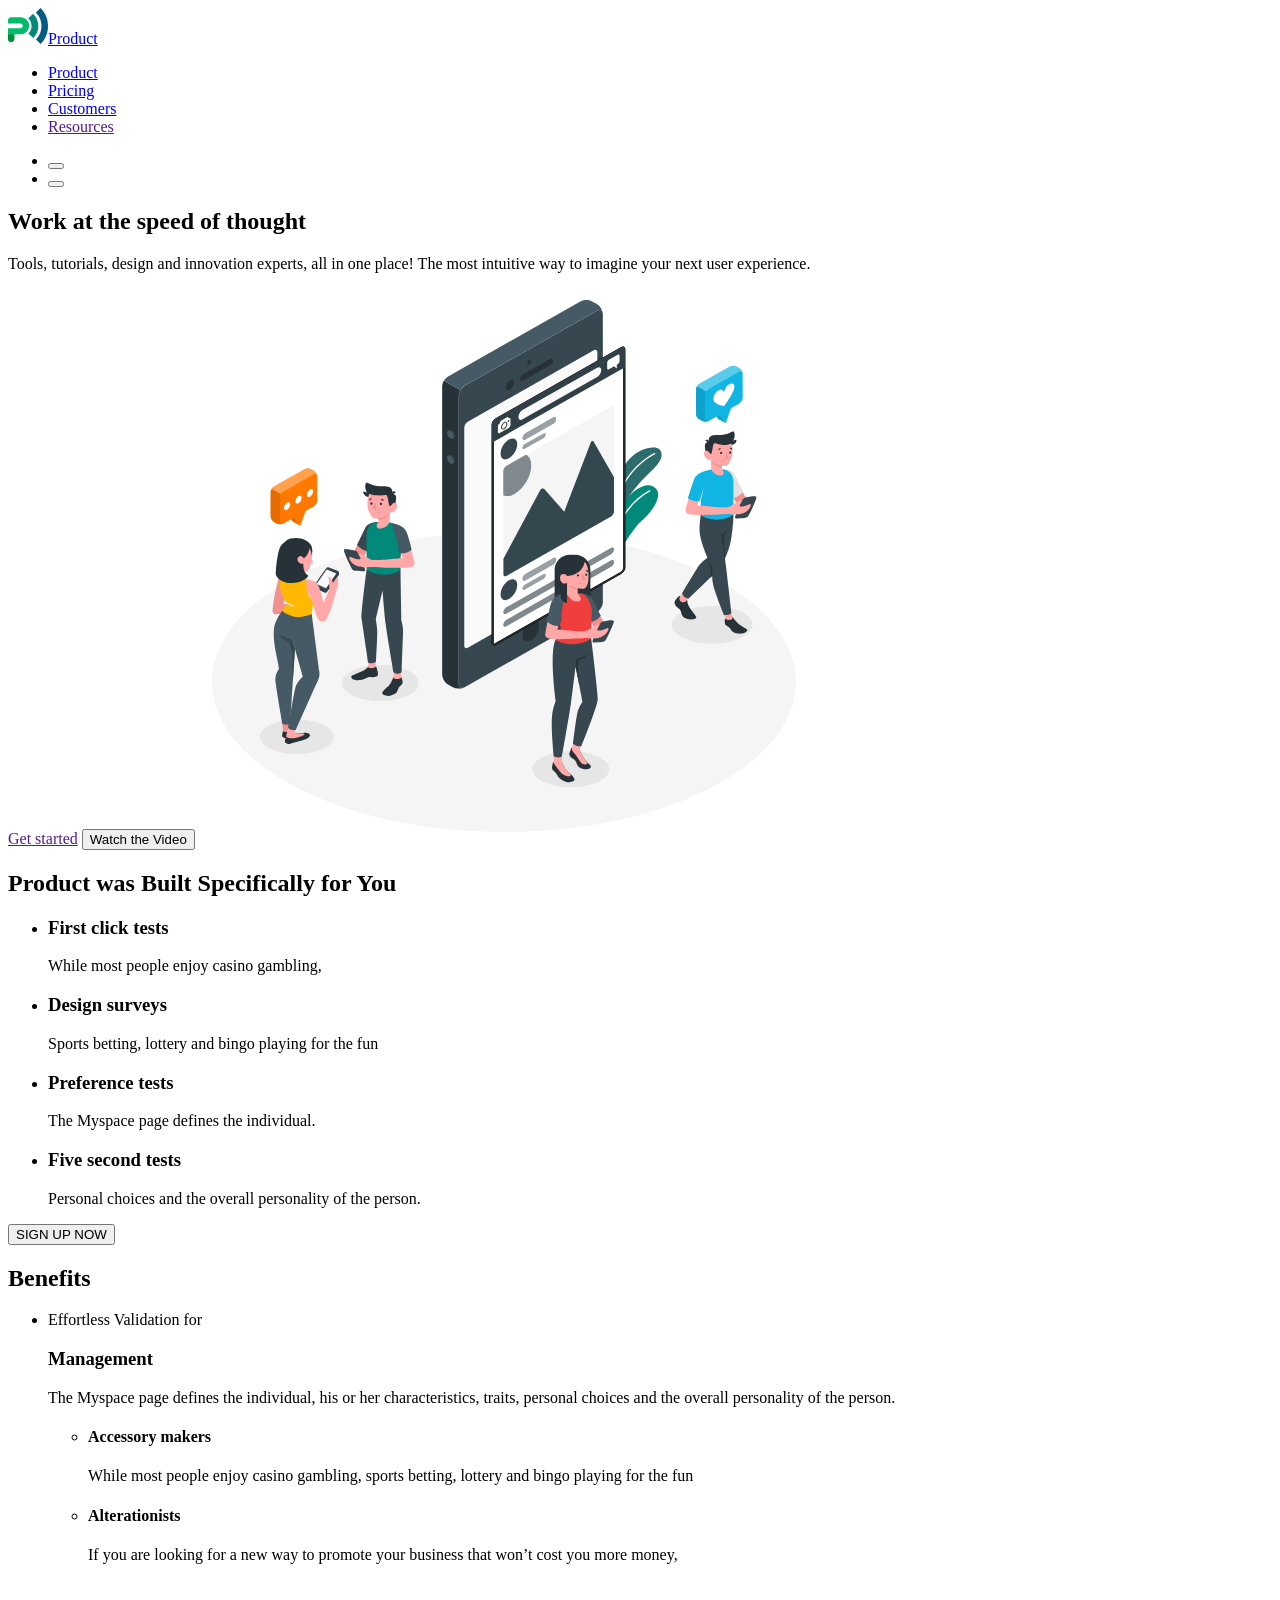
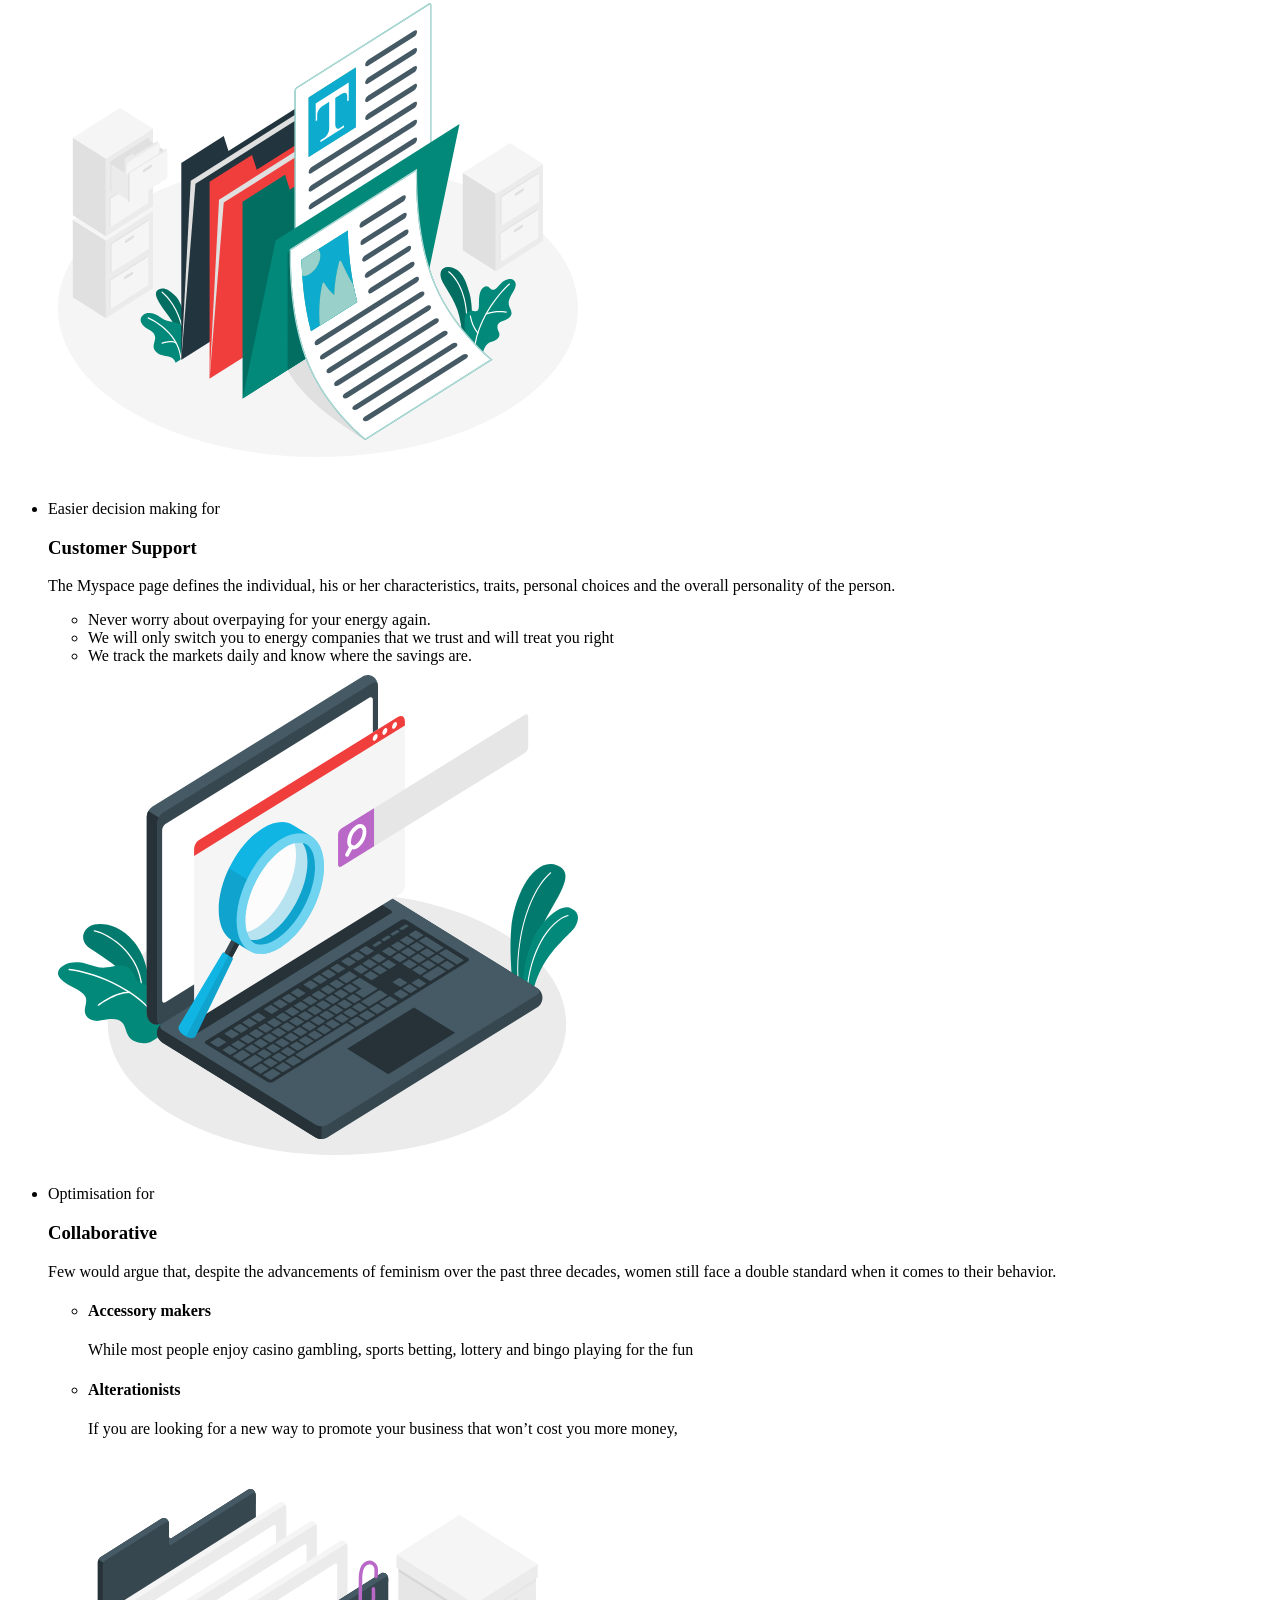
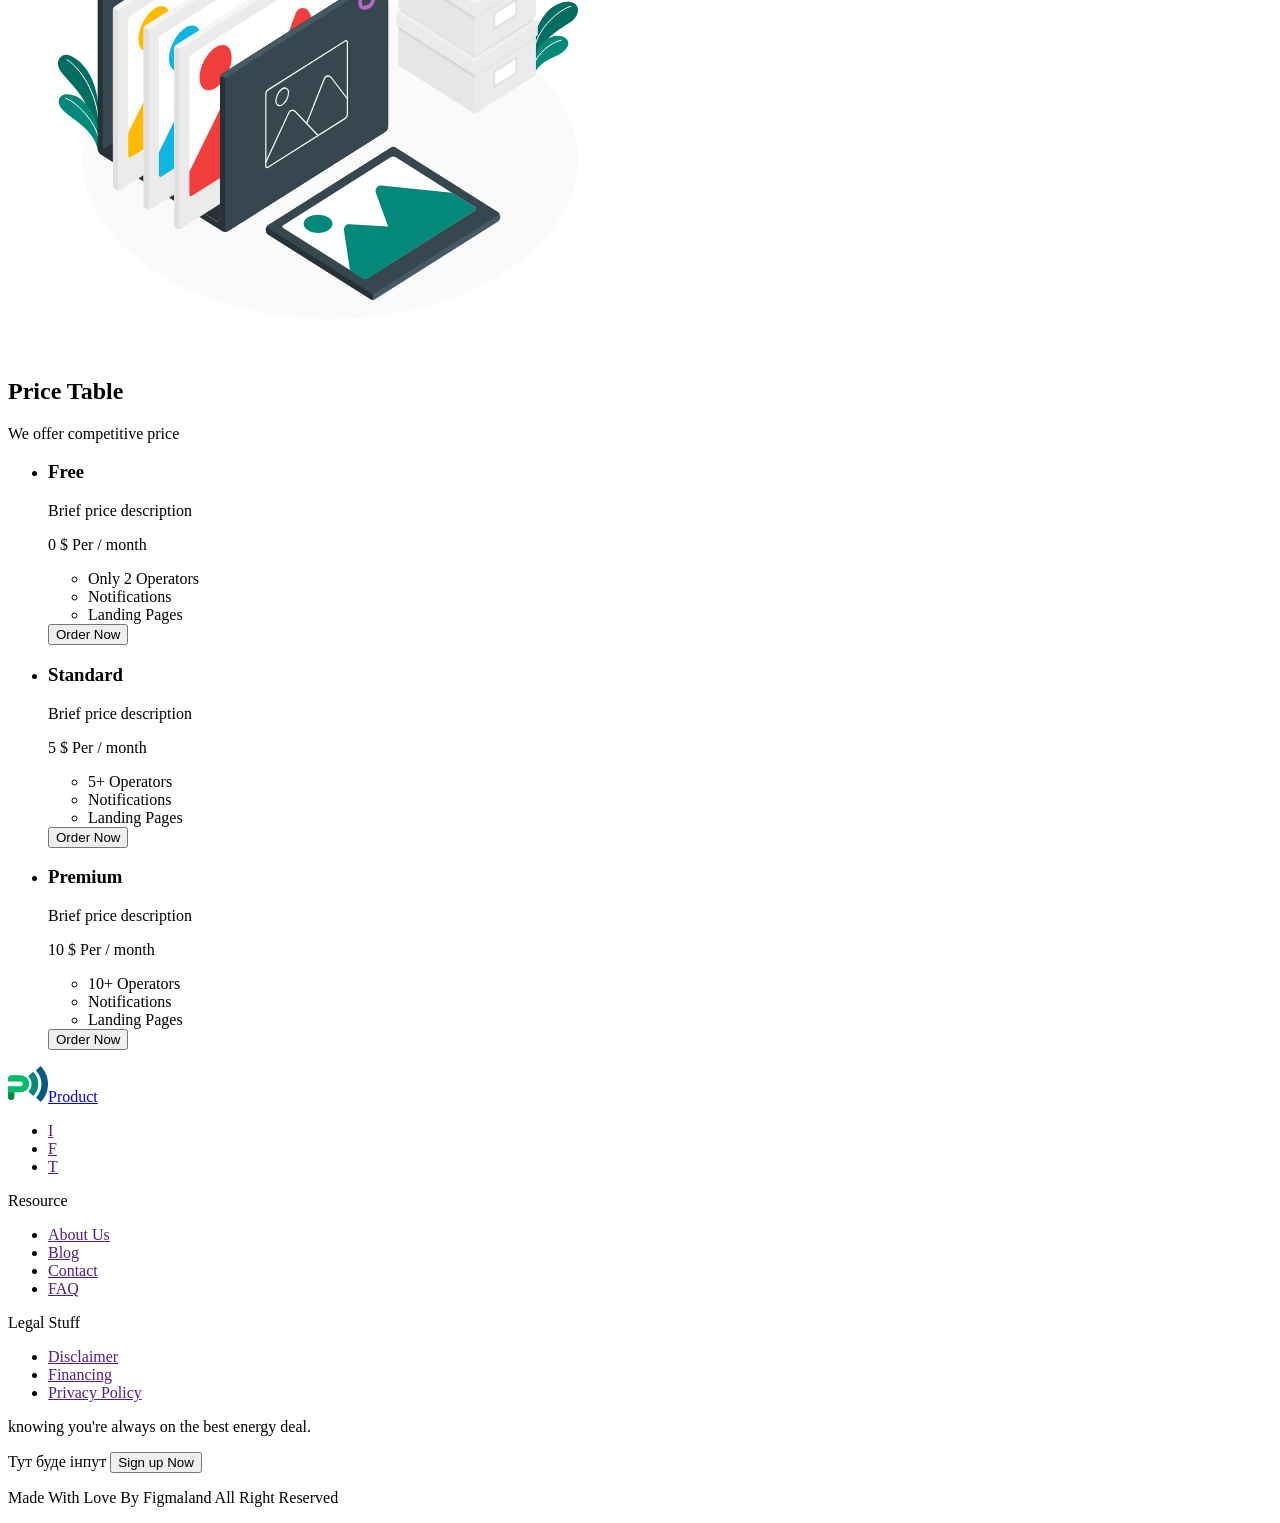
==== index.html @ 8c21dd12 "add markup" ====
<!DOCTYPE html>
<html lang="en">
  <head>
    <meta charset="UTF-8" />
    <meta name="viewport" content="width=device-width, initial-scale=1.0" />
    <title>Business promotion - Product</title>
  </head>
  <body>
    <header>
      <nav>
        <a href="./index.html"
          ><img
            src="./images/logo.svg"
            alt="Logo"
            width="40"
            height="36"
          />Product</a
        >

        <ul>
          <li><a href="./index.html">Product</a></li>
          <li><a href="./pricing.html">Pricing</a></li>
          <li><a href="./customers.html">Customers</a></li>
          <li><a href="">Resources</a></li>
        </ul>
      </nav>

      <ul>
        <li><button type="button"></button></li>
        <li><button type="button"></button></li>
      </ul>
    </header>
    <main>
      <section>
        <h1>Work at the speed of thought</h1>
        <p>
          Tools, tutorials, design and innovation experts, all in one place! The
          most intuitive way to imagine your next user experience.
        </p>

        <a href="">Get started</a>
        <button type="button">Watch the Video</button>

        <img src="./images/hero.svg" alt="Hero" width="610" height="555" />
      </section>

      <section>
        <h2>Product was Built Specifically for You</h2>
        <ul>
          <li>
            <h3>First click tests</h3>
            <p>While most people enjoy casino gambling,</p>
          </li>
          <li>
            <h3>Design surveys</h3>
            <p>Sports betting, lottery and bingo playing for the fun</p>
          </li>
          <li>
            <h3>Preference tests</h3>
            <p>The Myspace page defines the individual.</p>
          </li>
          <li>
            <h3>Five second tests</h3>
            <p>Personal choices and the overall personality of the person.</p>
          </li>
        </ul>
        <button type="button">SIGN UP NOW</button>
      </section>

      <section>
        <h2>Benefits</h2>

        <ul>
          <li>
            <p>Effortless Validation for</p>
            <h3>Management</h3>

            <p>
              The Myspace page defines the individual, his or her
              characteristics, traits, personal choices and the overall
              personality of the person.
            </p>

            <ul>
              <li>
                <h4>Accessory makers</h4>
                <p>
                  While most people enjoy casino gambling, sports betting,
                  lottery and bingo playing for the fun
                </p>
              </li>

              <li>
                <h4>Alterationists</h4>
                <p>
                  If you are looking for a new way to promote your business that
                  won’t cost you more money,
                </p>
              </li>
            </ul>

            <img
              src="./images/management-img.svg"
              alt="management"
              width="540"
              height="500"
            />
          </li>

          <li>
            <p>Easier decision making for</p>
            <h3>Customer Support</h3>

            <p>
              The Myspace page defines the individual, his or her
              characteristics, traits, personal choices and the overall
              personality of the person.
            </p>

            <ul>
              <li>Never worry about overpaying for your energy again.</li>
              <li>
                We will only switch you to energy companies that we trust and
                will treat you right
              </li>
              <li>
                We track the markets daily and know where the savings are.
              </li>
            </ul>

            <img
              src="./images/support-img.svg"
              alt="support"
              width="540"
              height="500"
            />
          </li>

          <li>
            <p>Optimisation for</p>
            <h3>Collaborative</h3>

            <p>
              Few would argue that, despite the advancements of feminism over
              the past three decades, women still face a double standard when it
              comes to their behavior.
            </p>

            <ul>
              <li>
                <h4>Accessory makers</h4>
                <p>
                  While most people enjoy casino gambling, sports betting,
                  lottery and bingo playing for the fun
                </p>
              </li>

              <li>
                <h4>Alterationists</h4>
                <p>
                  If you are looking for a new way to promote your business that
                  won’t cost you more money,
                </p>
              </li>
            </ul>

            <img
              src="./images/collaboration-img.svg"
              alt="collaboration"
              width="540"
              height="500"
            />
          </li>
        </ul>
      </section>

      <section>
        <h2>Price Table</h2>
        <p>We offer competitive price</p>

        <ul>
          <li>
            <h3>Free</h3>
            <p>Brief price description</p>

            <p>0 $ Per / month</p>

            <ul>
              <li>Only 2 Operators</li>
              <li>Notifications</li>
              <li>Landing Pages</li>
            </ul>

            <button type="button">Order Now</button>
          </li>

          <li>
            <h3>Standard</h3>
            <p>Brief price description</p>

            <p>5 $ Per / month</p>

            <ul>
              <li>5+ Operators</li>
              <li>Notifications</li>
              <li>Landing Pages</li>
            </ul>

            <button type="button">Order Now</button>
          </li>

          <li>
            <h3>Premium</h3>
            <p>Brief price description</p>

            <p>10 $ Per / month</p>

            <ul>
              <li>10+ Operators</li>
              <li>Notifications</li>
              <li>Landing Pages</li>
            </ul>

            <button type="button">Order Now</button>
          </li>
        </ul>
      </section>
    </main>

    <footer>
      <a href="./index.html"
        ><img
          src="./images/logo.svg"
          alt="Logo"
          width="40"
          height="36"
        />Product</a
      >

      <ul>
        <li>
          <a
            href=""
            target="_blank"
            rel="noopener noreferrer nofollow"
            aria-label="Instagram"
            >I</a
          >
        </li>
        <li>
          <a
            href=""
            target="_blank"
            rel="noopener noreferrer nofollow"
            aria-label="Facebook"
            >F</a
          >
        </li>
        <li>
          <a
            href=""
            target="_blank"
            rel="noopener noreferrer nofollow"
            aria-label="Twitter"
            >T</a
          >
        </li>
      </ul>

      <nav>
        <p>Resource</p>
        <ul>
          <li><a href="">About Us</a></li>
          <li><a href="">Blog</a></li>
          <li><a href="">Contact</a></li>
          <li><a href="">FAQ</a></li>
        </ul>

        <p>Legal Stuff</p>
        <ul>
          <li><a href="">Disclaimer</a></li>
          <li><a href="">Financing</a></li>
          <li><a href="">Privacy Policy</a></li>
        </ul>
      </nav>

      <p>knowing you're always on the best energy deal.</p>

      <form>
        Тут буде інпут
        <button type="submit">Sign up Now</button>
      </form>

      <p>Made With Love By Figmaland All Right Reserved</p>
    </footer>
  </body>
</html>
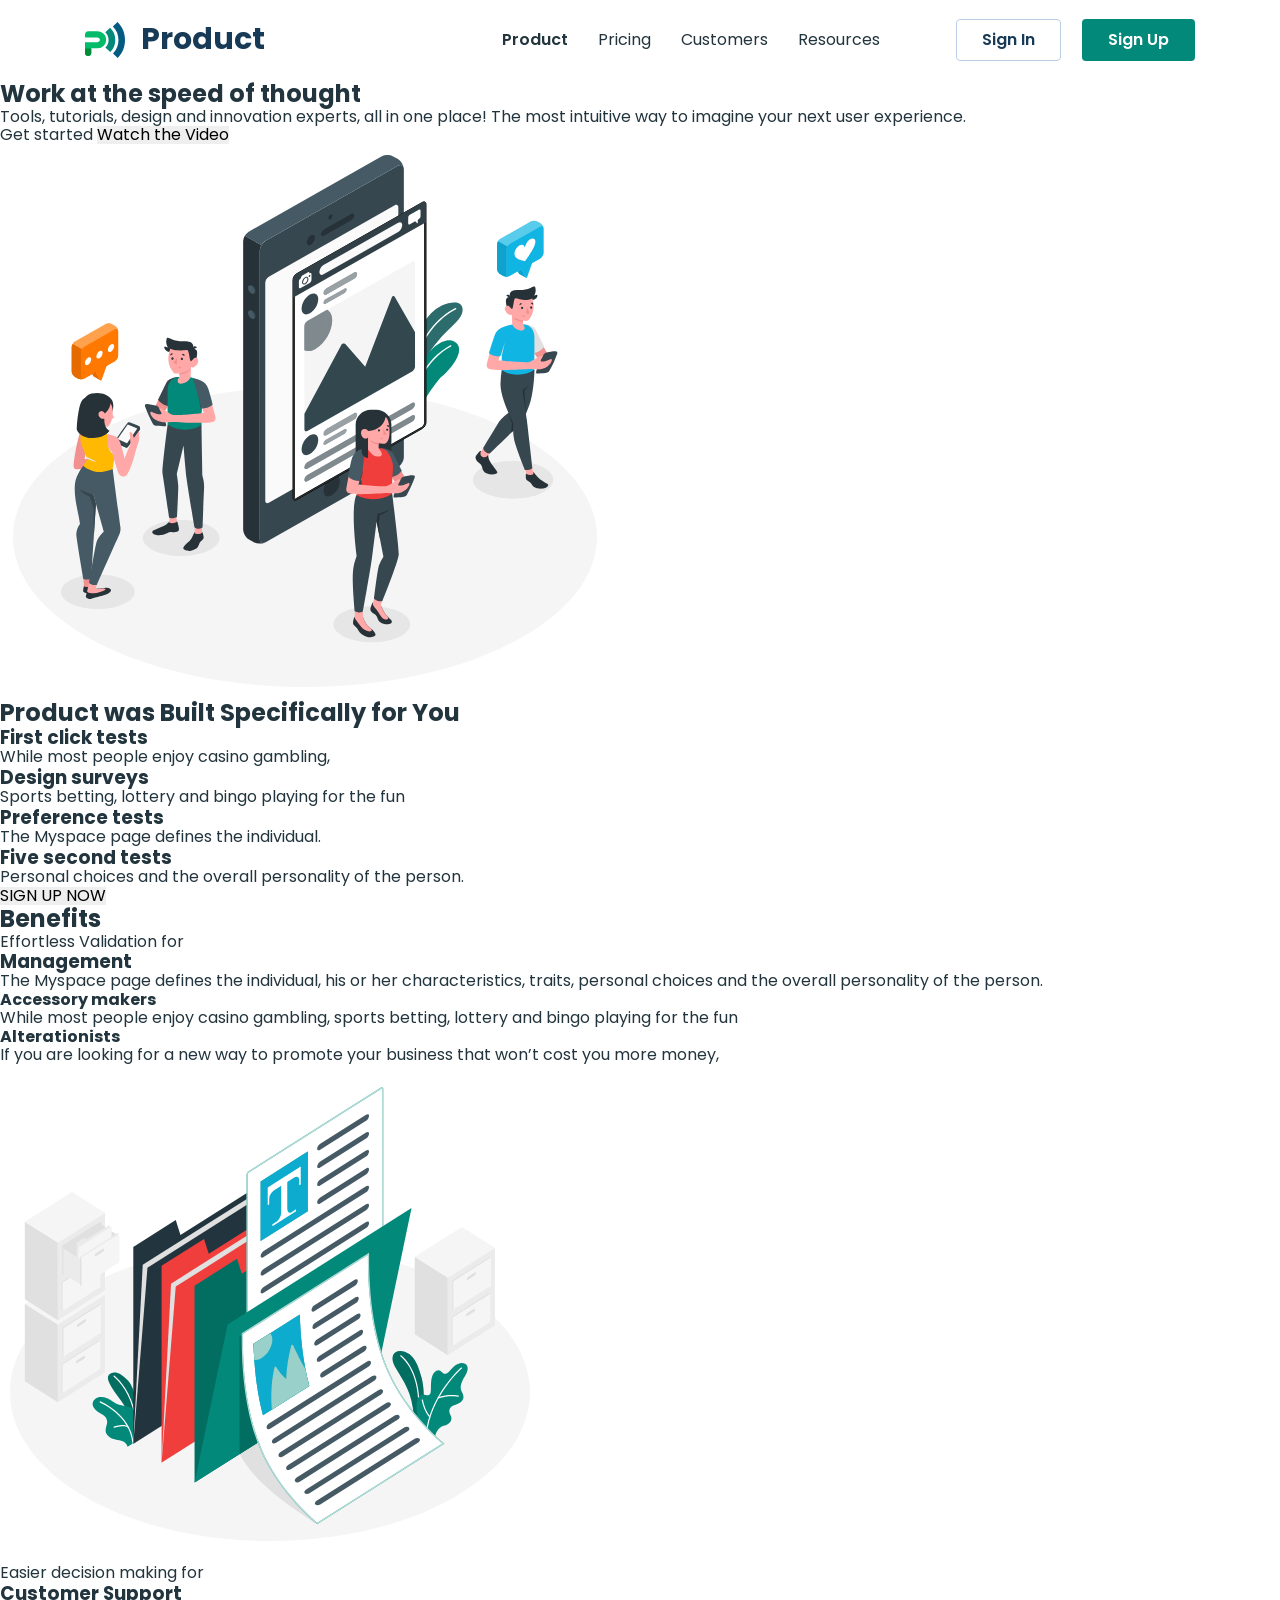
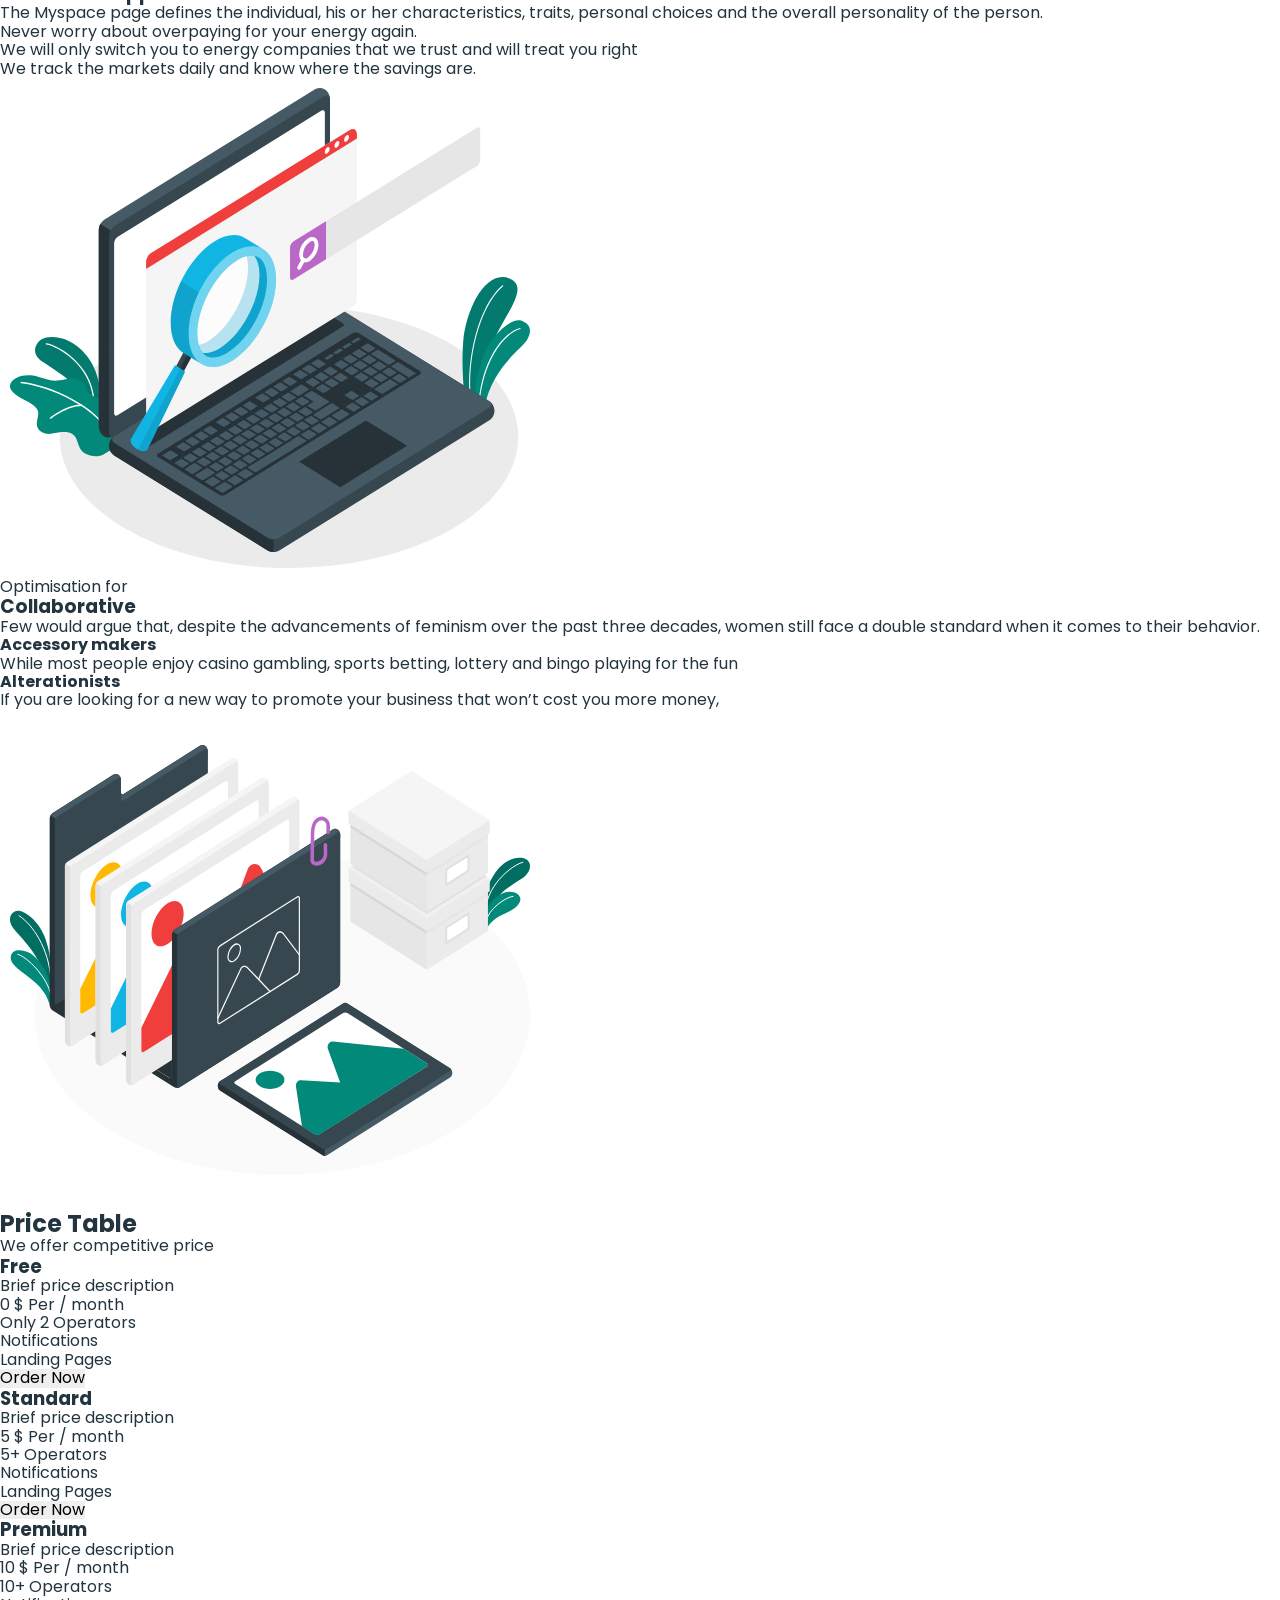
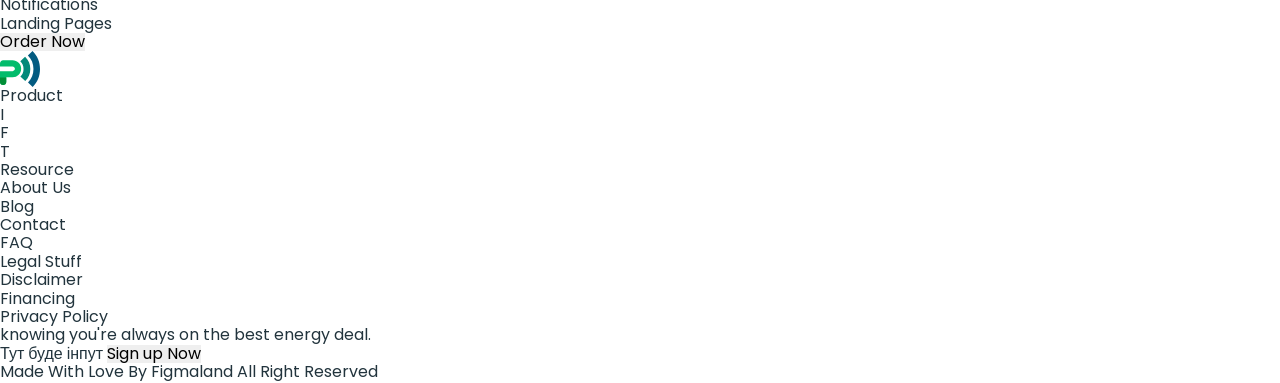
==== commit 95b6af35: "add pos" ====
--- a/index.html
+++ b/index.html
@@ -4,31 +4,62 @@
     <meta charset="UTF-8" />
     <meta name="viewport" content="width=device-width, initial-scale=1.0" />
     <title>Business promotion - Product</title>
+
+    <link
+      rel="stylesheet"
+      href="https://cdnjs.cloudflare.com/ajax/libs/modern-normalize/3.0.1/modern-normalize.min.css"
+      integrity="sha512-q6WgHqiHlKyOqslT/lgBgodhd03Wp4BEqKeW6nNtlOY4quzyG3VoQKFrieaCeSnuVseNKRGpGeDU3qPmabCANg=="
+      crossorigin="anonymous"
+      referrerpolicy="no-referrer"
+    />
+
+    <link rel="preconnect" href="https://fonts.googleapis.com" />
+    <link rel="preconnect" href="https://fonts.gstatic.com" crossorigin />
+    <link
+      href="https://fonts.googleapis.com/css2?family=Inter:opsz,wght@14..32,100..900&family=Montserrat:wght@100..900&family=Poppins:wght@400;500;600;700&display=swap"
+      rel="stylesheet"
+    />
+
+    <link rel="stylesheet" href="./css/styles.css" />
   </head>
   <body>
-    <header>
-      <nav>
-        <a href="./index.html"
-          ><img
-            src="./images/logo.svg"
-            alt="Logo"
-            width="40"
-            height="36"
-          />Product</a
-        >
-
-        <ul>
-          <li><a href="./index.html">Product</a></li>
-          <li><a href="./pricing.html">Pricing</a></li>
-          <li><a href="./customers.html">Customers</a></li>
-          <li><a href="">Resources</a></li>
-        </ul>
-      </nav>
-
-      <ul>
-        <li><button type="button"></button></li>
-        <li><button type="button"></button></li>
-      </ul>
+    <header class="page-header">
+      <div class="container header-container">
+        <nav class="header-nav">
+          <a class="logo header-logo" href="./index.html"
+            ><img
+              src="./images/logo.svg"
+              alt="Logo"
+              width="40"
+              height="36"
+            />Product</a
+          >
+
+          <ul class="header-nav-list">
+            <li class="header-nav-item">
+              <a class="header-nav-link current" href="./index.html">Product</a>
+            </li>
+            <li class="header-nav-item">
+              <a class="header-nav-link" href="./pricing.html">Pricing</a>
+            </li>
+            <li class="header-nav-item">
+              <a class="header-nav-link" href="./customers.html">Customers</a>
+            </li>
+            <li class="header-nav-item">
+              <a class="header-nav-link" href="">Resources</a>
+            </li>
+          </ul>
+        </nav>
+
+        <ul class="auth-list">
+          <li class="auth-item">
+            <button class="auth-btn" type="button">Sign In</button>
+          </li>
+          <li class="auth-item">
+            <button class="main-btn" type="button">Sign Up</button>
+          </li>
+        </ul>
+      </div>
     </header>
     <main>
       <section>
--- a/css/styles.css
+++ b/css/styles.css
@@ -0,0 +1,154 @@
+body {
+  font-family: 'Poppins', sans-serif;
+  font-size: 16px;
+  color: #22343d;
+  background-color: #fff;
+}
+
+/*#region Reset*/
+
+a {
+  text-decoration: none;
+  color: currentColor;
+}
+
+ul,
+ol {
+  list-style-type: none;
+  margin: 0;
+  padding: 0;
+}
+
+h1,
+h2,
+h3,
+h4,
+h5,
+h6,
+p {
+  margin: 0;
+}
+
+button {
+  border: none;
+  padding: 0;
+  cursor: pointer;
+}
+
+img {
+  display: block;
+  max-width: 100%;
+  height: auto;
+}
+
+/*#endregion Reset*/
+
+/*#region Common*/
+
+.container {
+  max-width: 1150px;
+  padding: 0 20px;
+  margin: 0 auto;
+}
+
+.logo {
+  display: flex;
+  align-items: center;
+  gap: 16px;
+
+  font-weight: 700;
+  font-size: 30px;
+  line-height: 0.93;
+  color: #173a56;
+}
+
+.main-btn {
+  border: 1px solid transparent;
+  border-radius: 4px;
+  min-width: 113px;
+  height: 42px;
+  padding: 9px 24px;
+
+  font-weight: 600;
+  color: #fff;
+  background: #02897a;
+}
+
+.main-btn:hover,
+.main-btn:focus {
+  color: #173a56;
+  background-color: #fff;
+  border-color: #bcd0e5;
+}
+
+/*#endregion Common*/
+
+/*#region Header*/
+
+.page-header {
+  padding: 19px 0;
+}
+
+.header-container,
+.header-nav,
+.header-nav-list,
+.auth-list {
+  display: flex;
+  align-items: center;
+}
+
+.header-nav {
+  margin-right: 76px;
+  flex-grow: 1;
+}
+
+.header-logo {
+  margin-right: auto;
+}
+
+.header-nav-list {
+  gap: 30px;
+}
+
+.header-nav-link {
+  display: block;
+  padding: 7px 0;
+  line-height: 1.75;
+
+  transition: transform 250ms linear;
+}
+
+.header-nav-link:hover,
+.header-nav-link:focus {
+  transform: scale(1.1);
+}
+
+.header-nav-link.current {
+  font-weight: 600;
+}
+
+.auth-list {
+  gap: 21px;
+}
+
+.auth-btn {
+  border: 1px solid #bcd0e5;
+  border-radius: 4px;
+  min-width: 105px;
+  height: 42px;
+  padding: 9px 24px;
+
+  font-weight: 600;
+  font-size: 16px;
+  color: #173a56;
+  background-color: #fff;
+}
+
+.auth-btn:hover,
+.auth-btn:focus {
+  color: #fff;
+  background: #02897a;
+  border-color: #02897a;
+}
+
+/*#endregion Header*/
